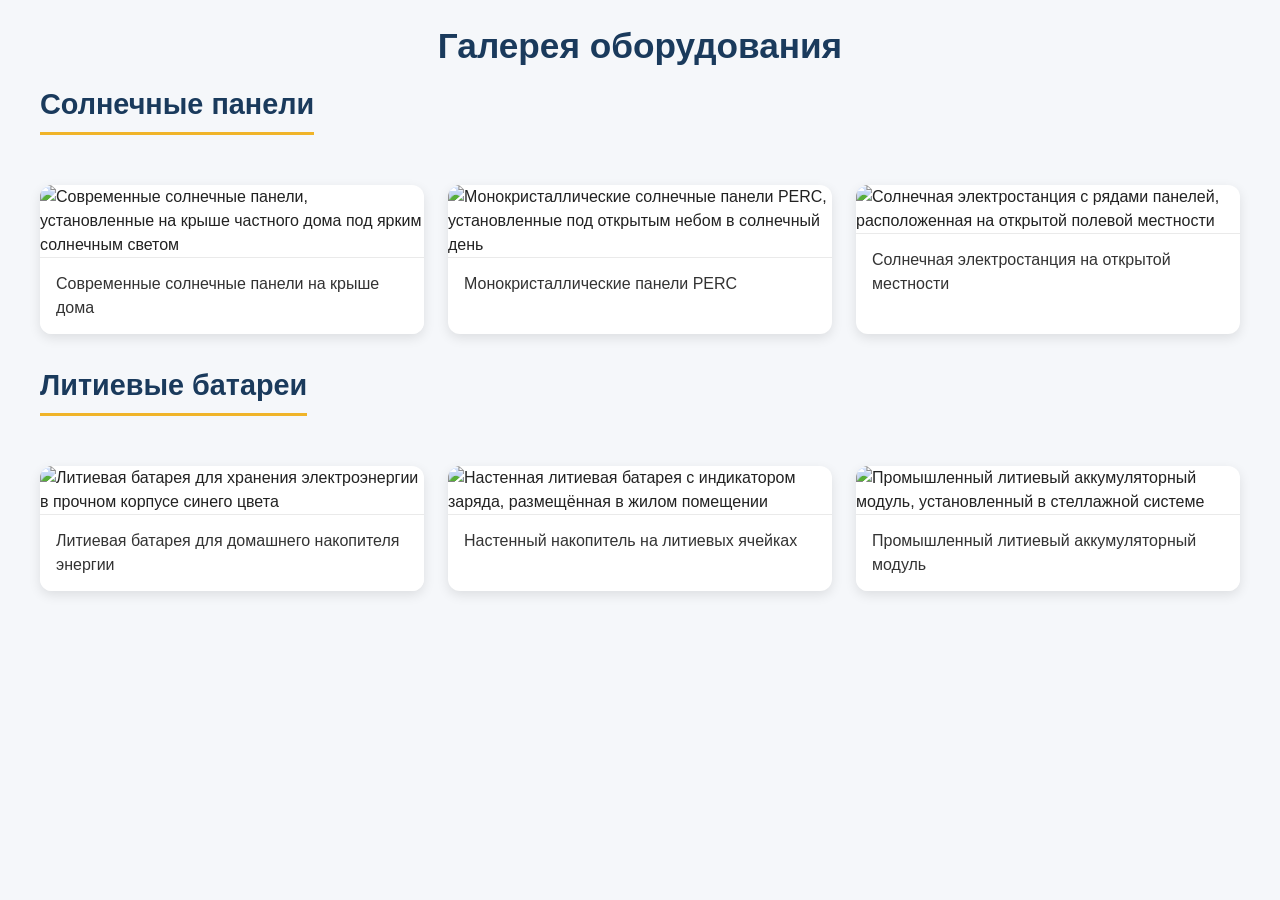
==== gallery.html @ 8be01a49 "AI task: добавь картинки солнечных панелей и литиевых батарей на сайт" ====
<!DOCTYPE html>
<html lang="ru">
<head>
  <meta charset="UTF-8">
  <meta name="viewport" content="width=device-width, initial-scale=1.0">
  <title>Галерея — Солнечные панели и литиевые батареи</title>
  <meta name="description" content="Галерея с фотографиями солнечных панелей и литиевых батарей с подписями и SEO-текстами.">
  <style>
    * {
      box-sizing: border-box;
      margin: 0;
      padding: 0;
    }

    body {
      font-family: Arial, sans-serif;
      background-color: #f5f7fa;
      color: #222;
      line-height: 1.5;
      padding: 20px;
    }

    main {
      max-width: 1200px;
      margin: 0 auto;
    }

    h1 {
      text-align: center;
      font-size: 2.2rem;
      margin-bottom: 10px;
      color: #1a3a5c;
    }

    h2 {
      font-size: 1.8rem;
      margin-bottom: 20px;
      color: #1a3a5c;
      border-bottom: 3px solid #f0b429;
      display: inline-block;
      padding-bottom: 6px;
    }

    .gallery {
      display: grid;
      grid-template-columns: repeat(auto-fit, minmax(300px, 1fr));
      gap: 24px;
      margin: 30px 0;
    }

    figure {
      background-color: #ffffff;
      border-radius: 12px;
      box-shadow: 0 4px 12px rgba(0, 0, 0, 0.1);
      overflow: hidden;
      transition: transform 0.2s ease;
    }

    figure:hover {
      transform: translateY(-4px);
    }

    img {
      width: 100%;
      height: auto;
      display: block;
    }

    figcaption {
      padding: 14px 16px;
      font-size: 1rem;
      color: #333;
      background-color: #ffffff;
      border-top: 1px solid #eaeaea;
    }
  </style>
</head>
<body>
  <main>
    <h1>Галерея оборудования</h1>

    <section aria-labelledby="solar-heading">
      <h2 id="solar-heading">Солнечные панели</h2>
      <div class="gallery">
        <figure>
          <img
            src="https://placehold.co/600x400?text=Solar+Panel"
            alt="Современные солнечные панели, установленные на крыше частного дома под ярким солнечным светом"
          >
          <figcaption>Современные солнечные панели на крыше дома</figcaption>
        </figure>

        <figure>
          <img
            src="https://placehold.co/600x400?text=Mono+Perc"
            alt="Монокристаллические солнечные панели PERC, установленные под открытым небом в солнечный день"
          >
          <figcaption>Монокристаллические панели PERC</figcaption>
        </figure>

        <figure>
          <img
            src="https://placehold.co/600x400?text=Solar+Park"
            alt="Солнечная электростанция с рядами панелей, расположенная на открытой полевой местности"
          >
          <figcaption>Солнечная электростанция на открытой местности</figcaption>
        </figure>
      </div>
    </section>

    <section aria-labelledby="battery-heading">
      <h2 id="battery-heading">Литиевые батареи</h2>
      <div class="gallery">
        <figure>
          <img
            src="https://placehold.co/600x400?text=Lithium+Battery"
            alt="Литиевая батарея для хранения электроэнергии в прочном корпусе синего цвета"
          >
          <figcaption>Литиевая батарея для домашнего накопителя энергии</figcaption>
        </figure>

        <figure>
          <img
            src="https://placehold.co/600x400?text=Battery+Wall"
            alt="Настенная литиевая батарея с индикатором заряда, размещённая в жилом помещении"
          >
          <figcaption>Настенный накопитель на литиевых ячейках</figcaption>
        </figure>

        <figure>
          <img
            src="https://placehold.co/600x400?text=Battery+Pack"
            alt="Промышленный литиевый аккумуляторный модуль, установленный в стеллажной системе"
          >
          <figcaption>Промышленный литиевый аккумуляторный модуль</figcaption>
        </figure>
      </div>
    </section>
  </main>
</body>
</html>
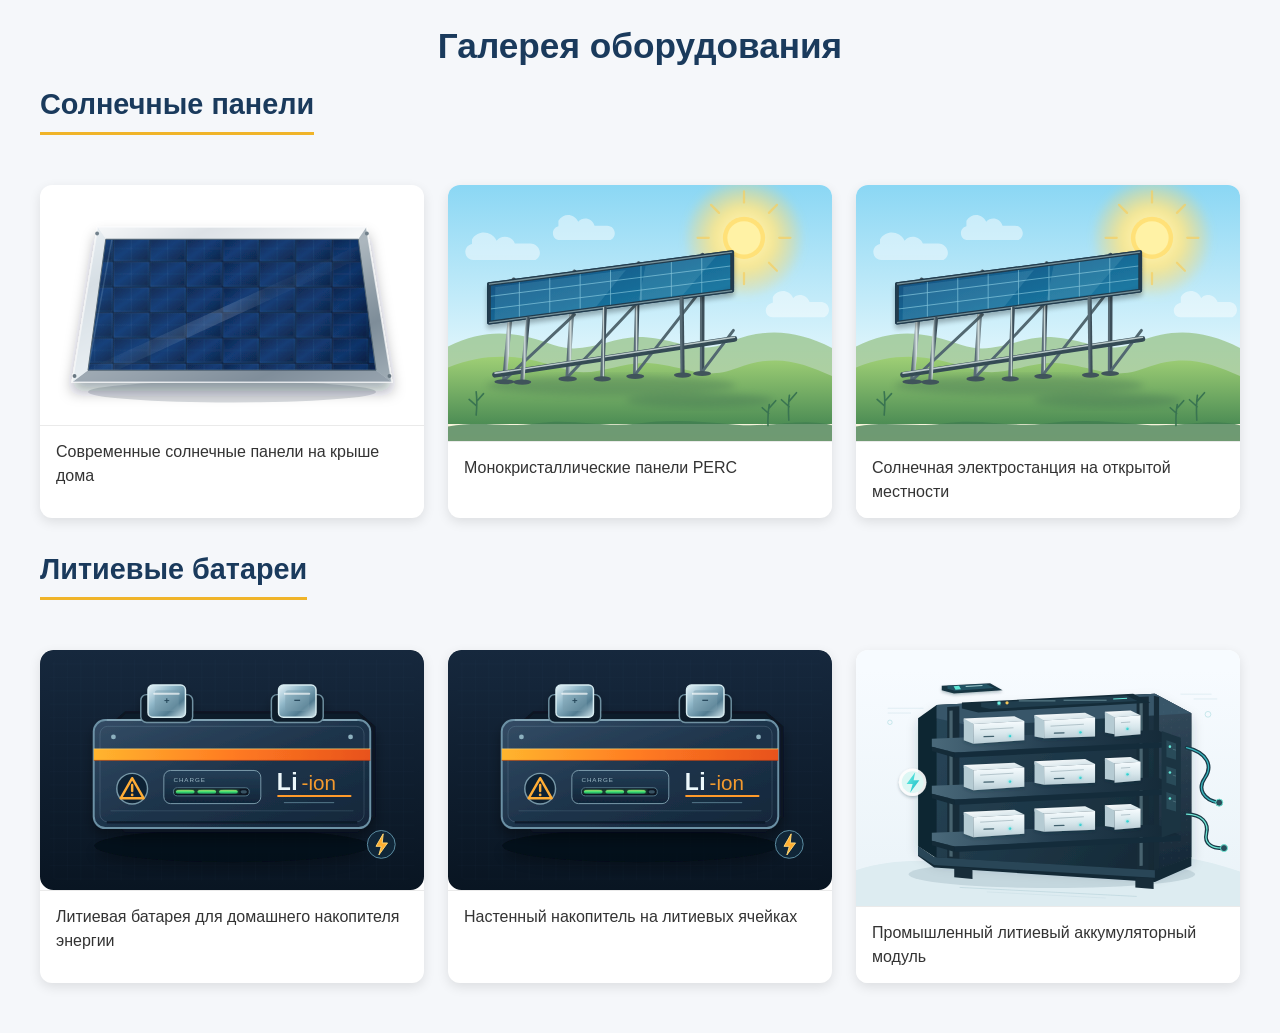
==== commit 32a60b17: "AI edit: Замени все внешние заглушки placehold.co на локальные SVG из" ====
--- a/gallery.html
+++ b/gallery.html
@@ -84,7 +84,7 @@
       <div class="gallery">
         <figure>
           <img
-            src="https://placehold.co/600x400?text=Solar+Panel"
+            src="assets/img/solar-panel.svg"
             alt="Современные солнечные панели, установленные на крыше частного дома под ярким солнечным светом"
           >
           <figcaption>Современные солнечные панели на крыше дома</figcaption>
@@ -92,7 +92,7 @@
 
         <figure>
           <img
-            src="https://placehold.co/600x400?text=Mono+Perc"
+            src="assets/img/solar-panel-array.svg"
             alt="Монокристаллические солнечные панели PERC, установленные под открытым небом в солнечный день"
           >
           <figcaption>Монокристаллические панели PERC</figcaption>
@@ -100,7 +100,7 @@
 
         <figure>
           <img
-            src="https://placehold.co/600x400?text=Solar+Park"
+            src="assets/img/solar-panel-array.svg"
             alt="Солнечная электростанция с рядами панелей, расположенная на открытой полевой местности"
           >
           <figcaption>Солнечная электростанция на открытой местности</figcaption>
@@ -113,7 +113,7 @@
       <div class="gallery">
         <figure>
           <img
-            src="https://placehold.co/600x400?text=Lithium+Battery"
+            src="assets/img/lithium-battery.svg"
             alt="Литиевая батарея для хранения электроэнергии в прочном корпусе синего цвета"
           >
           <figcaption>Литиевая батарея для домашнего накопителя энергии</figcaption>
@@ -121,7 +121,7 @@
 
         <figure>
           <img
-            src="https://placehold.co/600x400?text=Battery+Wall"
+            src="assets/img/lithium-battery.svg"
             alt="Настенная литиевая батарея с индикатором заряда, размещённая в жилом помещении"
           >
           <figcaption>Настенный накопитель на литиевых ячейках</figcaption>
@@ -129,7 +129,7 @@
 
         <figure>
           <img
-            src="https://placehold.co/600x400?text=Battery+Pack"
+            src="assets/img/lithium-battery-pack.svg"
             alt="Промышленный литиевый аккумуляторный модуль, установленный в стеллажной системе"
           >
           <figcaption>Промышленный литиевый аккумуляторный модуль</figcaption>
@@ -138,4 +138,4 @@
     </section>
   </main>
 </body>
-</html>+</html>
